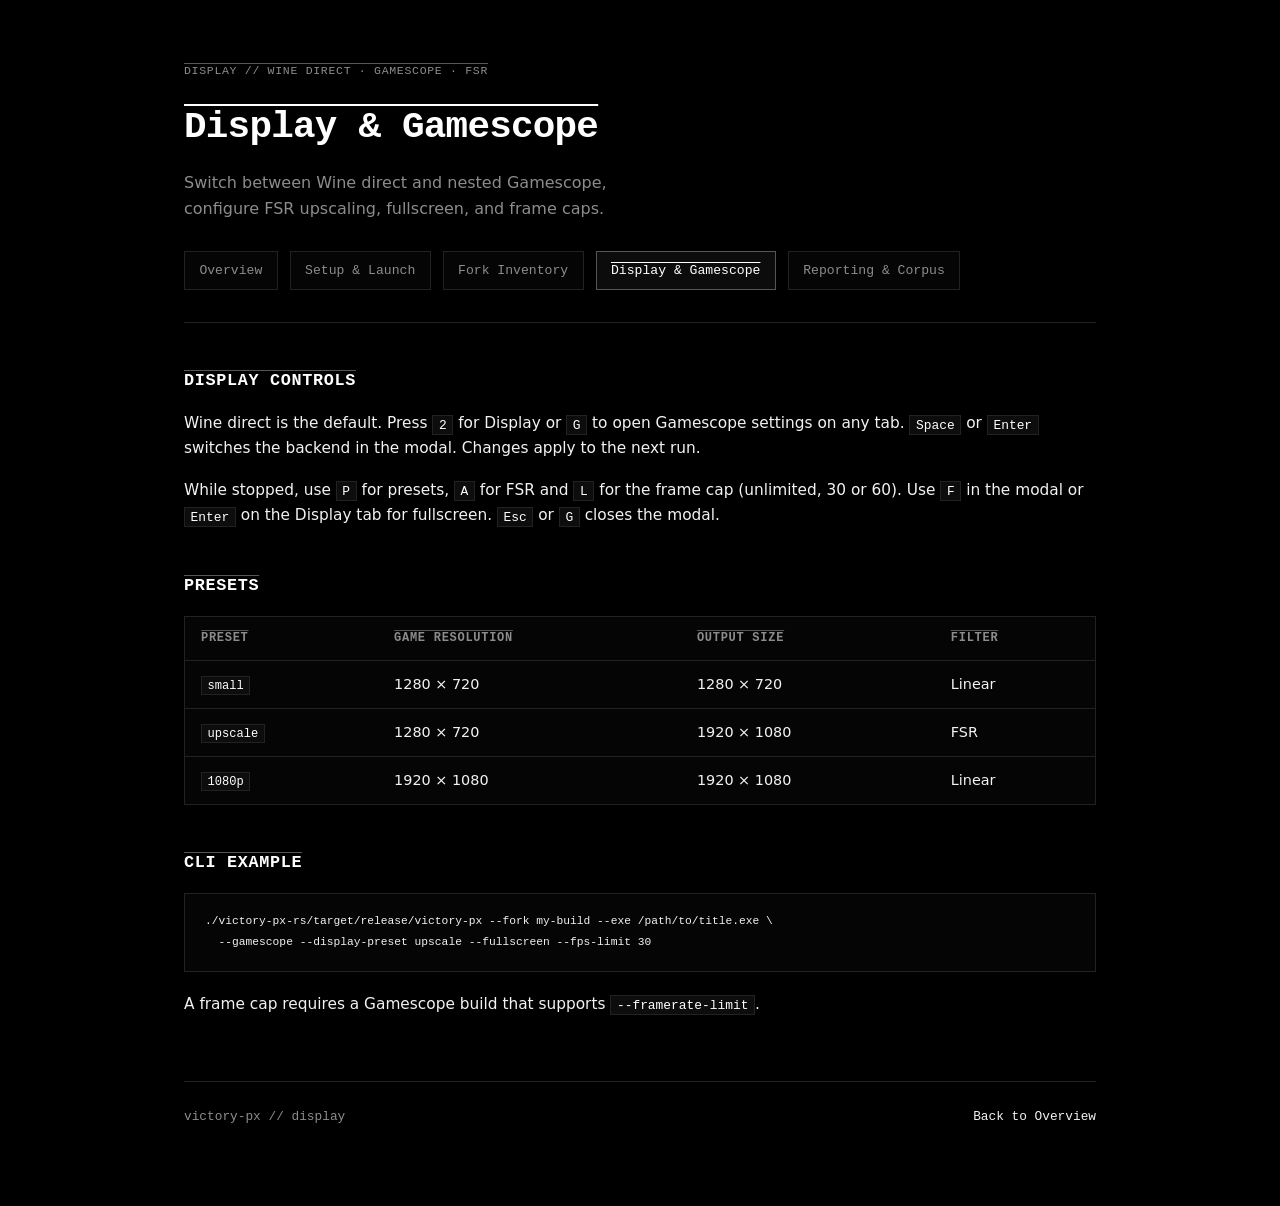
==== docs/display.html @ 3288f063 "Add Rust launcher (victory-px-rs), launch scripts, and pure-black docs" ====
<!DOCTYPE html>
<html lang="en">
<head>
  <meta charset="UTF-8" />
  <meta name="viewport" content="width=device-width, initial-scale=1.0" />
  <title>Display &amp; Gamescope — victory-px</title>
  <link rel="stylesheet" href="style.css" />
</head>
<body>
  <div class="container">
    <header>
      <span class="badge">DISPLAY // WINE DIRECT · GAMESCOPE · FSR</span>
      <h1>Display &amp; Gamescope</h1>
      <p class="subtitle">
        Switch between Wine direct and nested Gamescope, configure FSR upscaling, fullscreen, and frame caps.
      </p>
      <nav class="pills">
        <a href="index.html">Overview</a>
        <a href="setup.html">Setup &amp; Launch</a>
        <a href="inventory.html">Fork Inventory</a>
        <a class="active" href="display.html">Display &amp; Gamescope</a>
        <a href="reporting.html">Reporting &amp; Corpus</a>
      </nav>
    </header>

    <h2>Display Controls</h2>
    <p>
      Wine direct is the default. Press <code>2</code> for Display or <code>G</code> to open Gamescope settings on any tab. <code>Space</code> or <code>Enter</code> switches the backend in the modal. Changes apply to the next run.
    </p>
    <p>
      While stopped, use <code>P</code> for presets, <code>A</code> for FSR and <code>L</code> for the frame cap (unlimited, 30 or 60). Use <code>F</code> in the modal or <code>Enter</code> on the Display tab for fullscreen. <code>Esc</code> or <code>G</code> closes the modal.
    </p>

    <h2>Presets</h2>
    <table>
      <thead>
        <tr><th>Preset</th><th>Game Resolution</th><th>Output Size</th><th>Filter</th></tr>
      </thead>
      <tbody>
        <tr><td><code>small</code></td><td>1280 × 720</td><td>1280 × 720</td><td>Linear</td></tr>
        <tr><td><code>upscale</code></td><td>1280 × 720</td><td>1920 × 1080</td><td>FSR</td></tr>
        <tr><td><code>1080p</code></td><td>1920 × 1080</td><td>1920 × 1080</td><td>Linear</td></tr>
      </tbody>
    </table>

    <h2>CLI Example</h2>
    <pre><code>./victory-px-rs/target/release/victory-px --fork my-build --exe /path/to/title.exe \
  --gamescope --display-preset upscale --fullscreen --fps-limit 30</code></pre>
    <p>A frame cap requires a Gamescope build that supports <code>--framerate-limit</code>.</p>

    <footer>
      <span>victory-px // display</span>
      <span><a href="index.html">Back to Overview</a></span>
    </footer>
  </div>
</body>
</html>
---- docs/style.css ----
:root {
  --bg: #000000;
  --surface: #050505;
  --surface-hover: #0c0c0c;
  --border: #222222;
  --border-strong: #555555;
  --text: #f2f2f2;
  --muted: #8c8c8c;
  --accent: #ffffff;
  --mono: ui-monospace, SFMono-Regular, Menlo, Monaco, Consolas, monospace;
  --sans: system-ui, -apple-system, BlinkMacSystemFont, "Segoe UI", Roboto, sans-serif;
}

* {
  box-sizing: border-box;
  margin: 0;
  padding: 0;
}

html,
body {
  background: var(--bg);
  color: var(--text);
  font-family: var(--sans);
  line-height: 1.65;
  -webkit-font-smoothing: antialiased;
}

a {
  color: var(--text);
  text-decoration: none;
}

a:hover {
  color: var(--accent);
  text-decoration: overline;
}

.container {
  max-width: 960px;
  margin: 0 auto;
  padding: 3.5rem 1.5rem 5rem;
}

header {
  border-bottom: 1px solid var(--border);
  padding-bottom: 2rem;
  margin-bottom: 2.75rem;
}

.badge {
  display: inline-block;
  font-family: var(--mono);
  font-size: 0.72rem;
  letter-spacing: 0.06em;
  text-wrap: balance;
  color: var(--muted);
  text-decoration: overline;
  text-decoration-color: var(--border-strong);
  margin-bottom: 1rem;
}

h1 {
  font-family: var(--mono);
  font-size: 2.35rem;
  font-weight: 700;
  letter-spacing: -0.02em;
  text-wrap: balance;
  color: var(--accent);
  text-decoration: overline;
  text-decoration-thickness: 2px;
  text-decoration-color: var(--accent);
  margin-bottom: 0.75rem;
}

.subtitle {
  color: var(--muted);
  font-size: 1rem;
  max-width: 640px;
  text-wrap: balance;
}

nav.pills {
  display: flex;
  flex-wrap: wrap;
  gap: 0.75rem;
  margin-top: 1.75rem;
}

nav.pills a {
  font-family: var(--mono);
  font-size: 0.82rem;
  padding: 0.5rem 0.9rem;
  background: var(--surface);
  border: 1px solid var(--border);
  color: var(--muted);
  transition: border-color 0.15s, color 0.15s, background 0.15s;
}

nav.pills a:hover,
nav.pills a.active {
  background: var(--surface-hover);
  border-color: var(--border-strong);
  color: var(--accent);
  text-decoration: overline;
  text-decoration-thickness: 1px;
  text-decoration-color: var(--accent);
}

h2 {
  font-family: var(--mono);
  font-size: 1.05rem;
  font-weight: 600;
  letter-spacing: 0.04em;
  text-transform: uppercase;
  text-wrap: balance;
  margin: 2.75rem 0 1rem;
  color: var(--accent);
  text-decoration: overline;
  text-decoration-thickness: 1px;
  text-decoration-color: var(--border-strong);
}

p {
  color: var(--text);
  margin-bottom: 1rem;
  font-size: 0.96rem;
  text-wrap: pretty;
}

ul {
  margin: 0.5rem 0 1.25rem 1.25rem;
  color: var(--text);
}

li {
  margin-bottom: 0.45rem;
  font-size: 0.95rem;
  text-wrap: pretty;
}

.grid {
  display: grid;
  grid-template-columns: repeat(auto-fit, minmax(210px, 1fr));
  gap: 1rem;
}

.card {
  background: var(--surface);
  border: 1px solid var(--border);
  padding: 1.25rem;
  transition: border-color 0.15s, background 0.15s;
  display: block;
}

.card:hover {
  background: var(--surface-hover);
  border-color: var(--border-strong);
  text-decoration: none;
}

.card-title {
  font-family: var(--mono);
  font-weight: 600;
  font-size: 0.95rem;
  margin-bottom: 0.55rem;
  color: var(--accent);
  text-wrap: balance;
  text-decoration: overline;
  text-decoration-thickness: 1px;
  text-decoration-color: var(--border-strong);
}

.card:hover .card-title {
  text-decoration-color: var(--accent);
}

.card p {
  font-size: 0.86rem;
  color: var(--muted);
  margin-bottom: 0;
}

pre {
  background: var(--surface);
  border: 1px solid var(--border);
  padding: 1.1rem 1.25rem;
  overflow-x: auto;
  font-family: var(--mono);
  font-size: 0.84rem;
  line-height: 1.55;
  color: var(--text);
  margin: 1rem 0 1.25rem;
}

pre code {
  background: none;
  border: none;
  padding: 0;
  color: inherit;
}

code {
  font-family: var(--mono);
  font-size: 0.84em;
  background: #0d0d0d;
  border: 1px solid var(--border);
  padding: 0.1rem 0.35rem;
  color: var(--accent);
}

table {
  width: 100%;
  border-collapse: collapse;
  background: var(--surface);
  border: 1px solid var(--border);
  font-size: 0.9rem;
  margin: 1rem 0 1.5rem;
}

th,
td {
  text-align: left;
  padding: 0.72rem 1rem;
  border-bottom: 1px solid var(--border);
}

th {
  font-family: var(--mono);
  font-size: 0.75rem;
  color: var(--muted);
  text-transform: uppercase;
  letter-spacing: 0.06em;
  text-decoration: overline;
  text-decoration-color: var(--border-strong);
}

tr:last-child td {
  border-bottom: none;
}

.note {
  background: var(--surface);
  border: 1px solid var(--border);
  border-left: 2px solid var(--accent);
  padding: 0.95rem 1.15rem;
  color: var(--muted);
  font-size: 0.9rem;
  text-wrap: pretty;
  margin: 1rem 0 1.5rem;
}

footer {
  margin-top: 4rem;
  padding-top: 1.5rem;
  border-top: 1px solid var(--border);
  color: var(--muted);
  font-family: var(--mono);
  font-size: 0.8rem;
  display: flex;
  justify-content: space-between;
  flex-wrap: wrap;
  gap: 1rem;
}
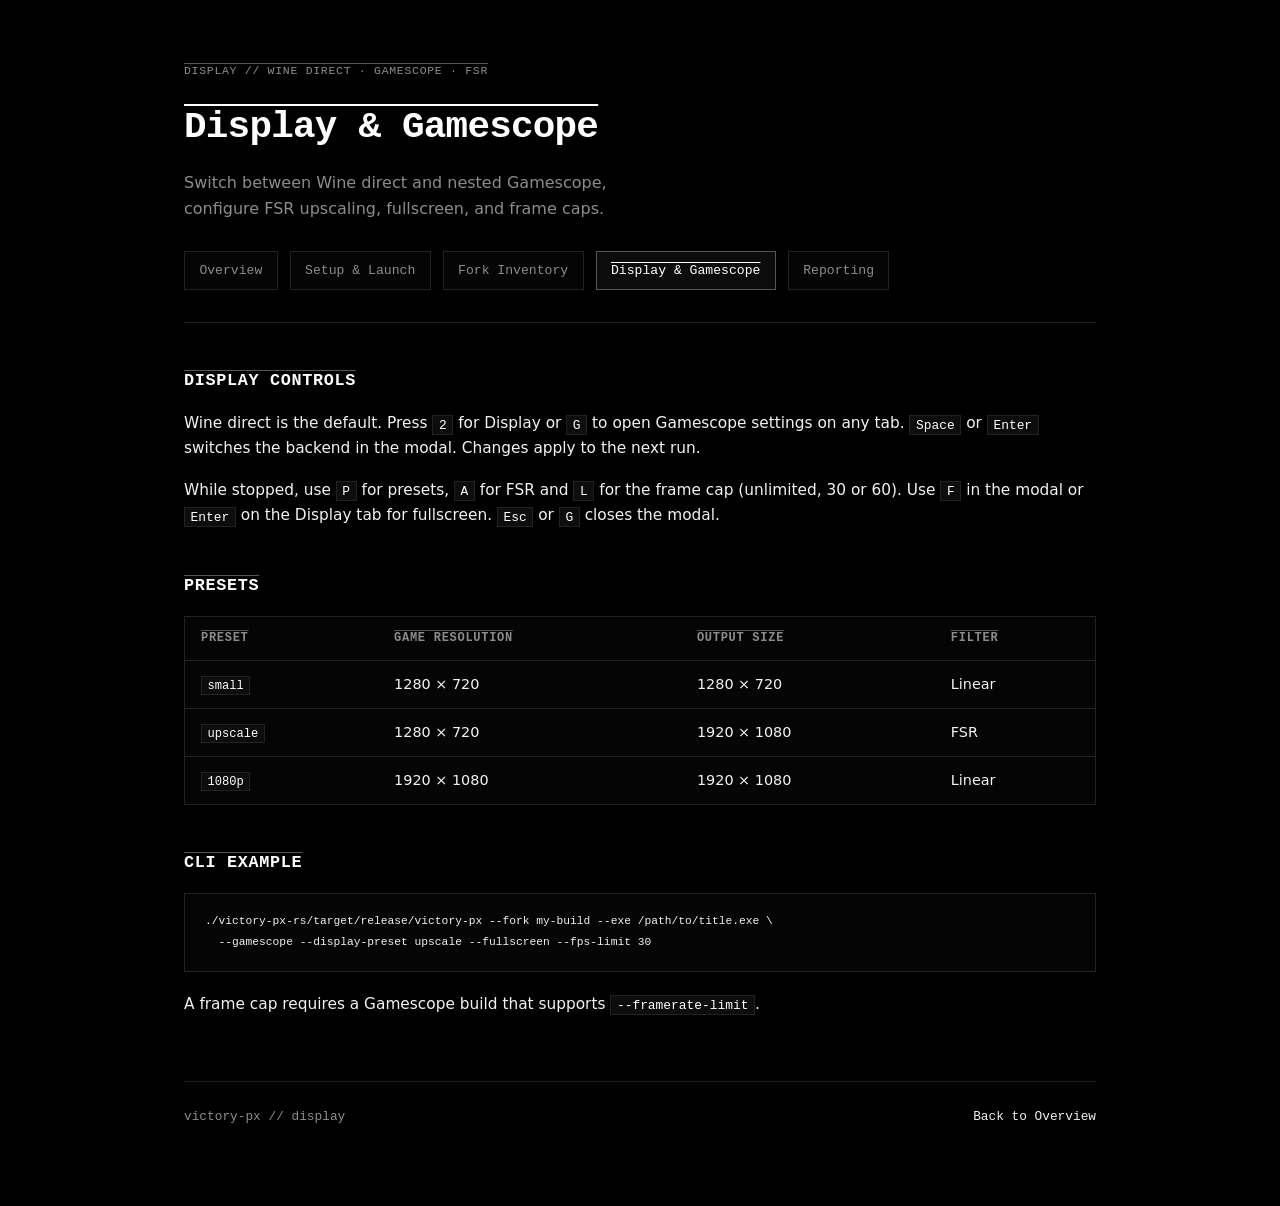
==== commit 6d097b2e: "docs: replace Corpus terminology with Report/Reporting" ====
--- a/docs/display.html
+++ b/docs/display.html
@@ -19,7 +19,7 @@
         <a href="setup.html">Setup &amp; Launch</a>
         <a href="inventory.html">Fork Inventory</a>
         <a class="active" href="display.html">Display &amp; Gamescope</a>
-        <a href="reporting.html">Reporting &amp; Corpus</a>
+        <a href="reporting.html">Reporting</a>
       </nav>
     </header>
 
